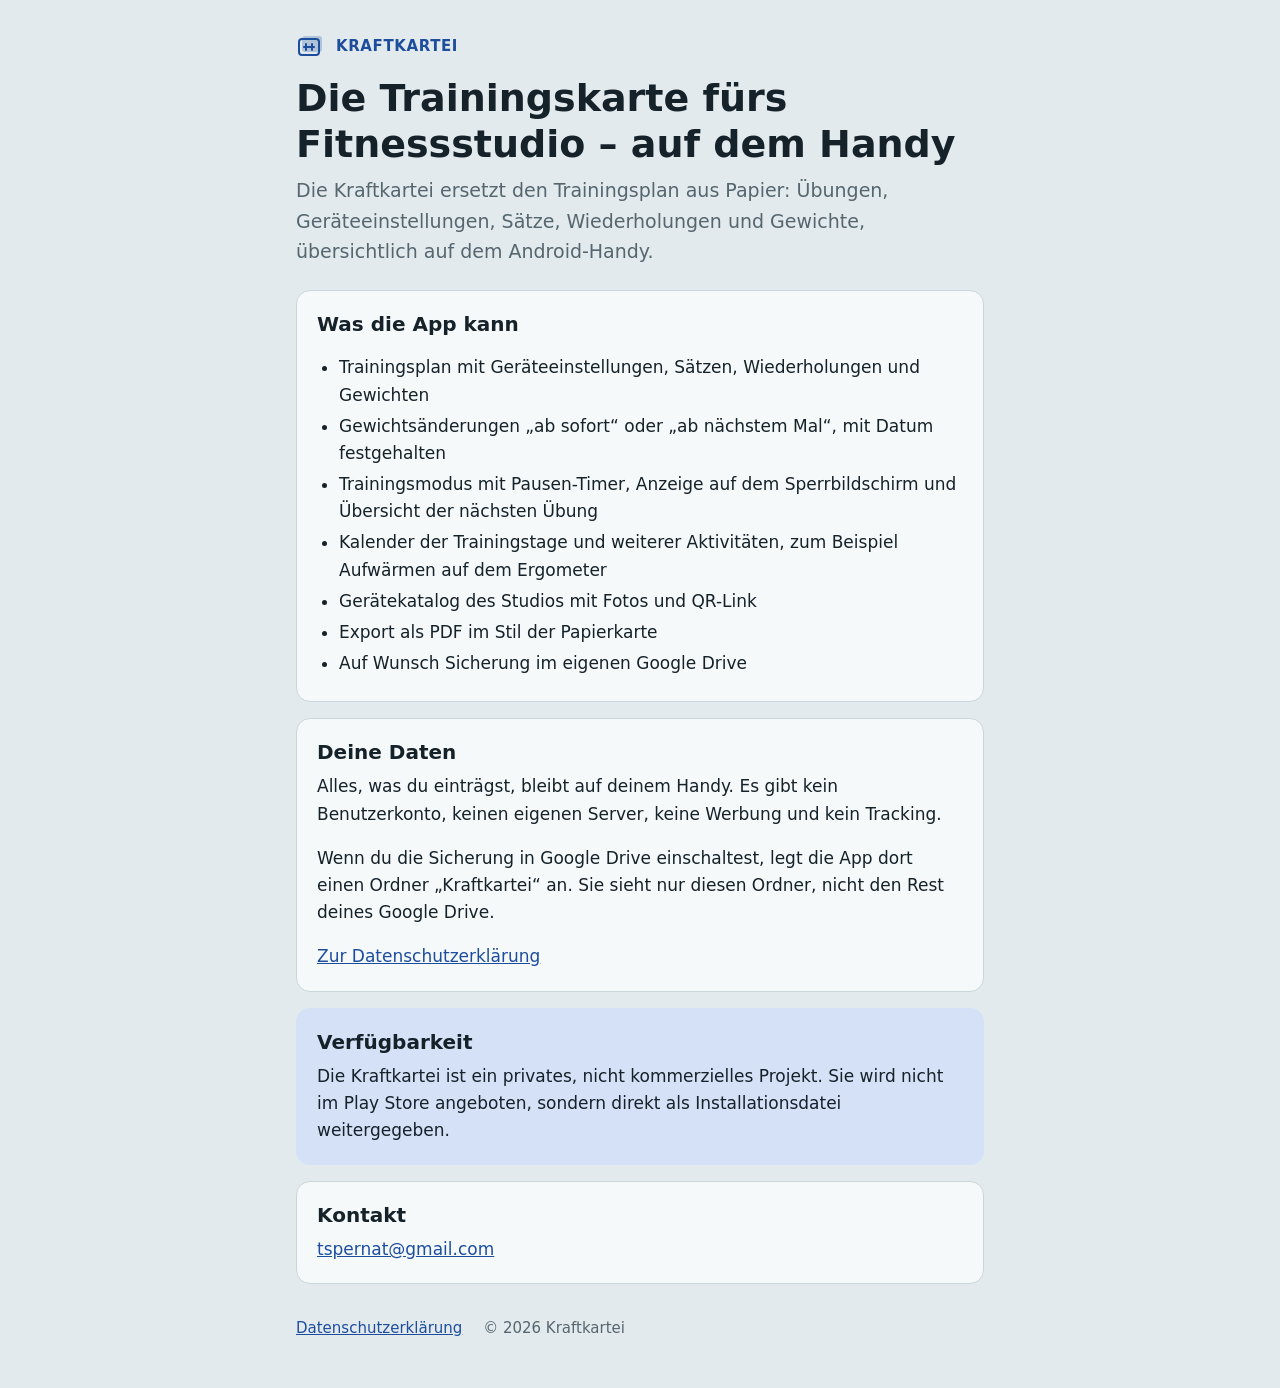
==== index.html @ fe150403 "Startseite und Datenschutzerklärung der Kraftkartei Co-Authored-By: Claude Opus 5.5 <noreply@anthrop" ====
<!doctype html>
<html lang="de">
<head>
  <meta charset="utf-8">
  <meta name="viewport" content="width=device-width, initial-scale=1">
  <title>Kraftkartei – Trainingskarte fürs Fitnessstudio</title>
  <meta name="description" content="Die Kraftkartei ersetzt die Trainingskarte aus Papier im Fitnessstudio – als Android-App.">
  <link rel="stylesheet" href="style.css">
</head>
<body>
<main>
  <header>
    <a class="brand" href="./">
      <svg width="28" height="28" viewBox="0 0 28 28" aria-hidden="true">
        <rect x="3" y="7" width="20" height="16" rx="3" fill="none" stroke="currentColor" stroke-width="2"/>
        <rect x="6" y="4" width="20" height="16" rx="3" fill="currentColor" opacity=".25"/>
        <path d="M8 15h10M10 12v6M16 12v6" stroke="currentColor" stroke-width="2" stroke-linecap="round"/>
      </svg>
      Kraftkartei
    </a>
    <h1>Die Trainingskarte fürs Fitnessstudio – auf dem Handy</h1>
    <p class="lead">Die Kraftkartei ersetzt den Trainingsplan aus Papier: Übungen, Geräteeinstellungen,
      Sätze, Wiederholungen und Gewichte, übersichtlich auf dem Android-Handy.</p>
  </header>

  <section>
    <h2>Was die App kann</h2>
    <ul>
      <li>Trainingsplan mit Geräteeinstellungen, Sätzen, Wiederholungen und Gewichten</li>
      <li>Gewichtsänderungen „ab sofort“ oder „ab nächstem Mal“, mit Datum festgehalten</li>
      <li>Trainingsmodus mit Pausen-Timer, Anzeige auf dem Sperrbildschirm und Übersicht der nächsten Übung</li>
      <li>Kalender der Trainingstage und weiterer Aktivitäten, zum Beispiel Aufwärmen auf dem Ergometer</li>
      <li>Gerätekatalog des Studios mit Fotos und QR-Link</li>
      <li>Export als PDF im Stil der Papierkarte</li>
      <li>Auf Wunsch Sicherung im eigenen Google Drive</li>
    </ul>
  </section>

  <section>
    <h2>Deine Daten</h2>
    <p>Alles, was du einträgst, bleibt auf deinem Handy. Es gibt kein Benutzerkonto, keinen eigenen Server,
      keine Werbung und kein Tracking.</p>
    <p>Wenn du die Sicherung in Google Drive einschaltest, legt die App dort einen Ordner „Kraftkartei“ an.
      Sie sieht nur diesen Ordner, nicht den Rest deines Google Drive.</p>
    <p><a href="datenschutz.html">Zur Datenschutzerklärung</a></p>
  </section>

  <section class="note">
    <h2>Verfügbarkeit</h2>
    <p>Die Kraftkartei ist ein privates, nicht kommerzielles Projekt. Sie wird nicht im Play Store angeboten,
      sondern direkt als Installationsdatei weitergegeben.</p>
  </section>

  <section>
    <h2>Kontakt</h2>
    <p><a href="mailto:tspernat@gmail.com">tspernat@gmail.com</a></p>
  </section>

  <footer>
    <a href="datenschutz.html">Datenschutzerklärung</a>
    <span>© 2026 Kraftkartei</span>
  </footer>
</main>
</body>
</html>
---- style.css ----
:root {
  --bg: #e3eaed;
  --surface: #f6f9fa;
  --ink: #15222a;
  --muted: #55666f;
  --primary: #1d4e9e;
  --primary-soft: #d5e1f6;
  --line: #cbd6db;
}

@media (prefers-color-scheme: dark) {
  :root {
    --bg: #0d1418;
    --surface: #16212a;
    --ink: #e3eaed;
    --muted: #a3b3bb;
    --primary: #8fb2ff;
    --primary-soft: #223d6e;
    --line: #2c3a43;
  }
}

* { box-sizing: border-box; }

body {
  margin: 0;
  background: var(--bg);
  color: var(--ink);
  font: 17px/1.6 system-ui, -apple-system, "Segoe UI", Roboto, sans-serif;
  -webkit-text-size-adjust: 100%;
}

main {
  max-width: 720px;
  margin: 0 auto;
  padding: 32px 16px 48px;
}

header { margin-bottom: 24px; }

.brand {
  display: flex;
  align-items: center;
  gap: 12px;
  color: var(--primary);
  font-weight: 700;
  font-size: 15px;
  letter-spacing: .04em;
  text-transform: uppercase;
  text-decoration: none;
}

.brand svg { flex: none; }

h1 {
  margin: 16px 0 8px;
  font-size: clamp(28px, 6vw, 38px);
  line-height: 1.2;
}

h2 {
  margin: 0 0 8px;
  font-size: 20px;
  line-height: 1.3;
}

.lead {
  margin: 0;
  color: var(--muted);
  font-size: 19px;
}

section {
  background: var(--surface);
  border: 1px solid var(--line);
  border-radius: 14px;
  padding: 20px;
  margin: 16px 0;
}

section p:first-of-type { margin-top: 0; }
section p:last-child, section ul:last-child { margin-bottom: 0; }

ul { padding-left: 22px; }
li { margin: 4px 0; }

a { color: var(--primary); }

.note {
  background: var(--primary-soft);
  border-color: transparent;
}

footer {
  margin-top: 32px;
  color: var(--muted);
  font-size: 15px;
}

footer a { margin-right: 16px; }

code {
  font-family: ui-monospace, Consolas, monospace;
  font-size: .92em;
  overflow-wrap: anywhere;
}
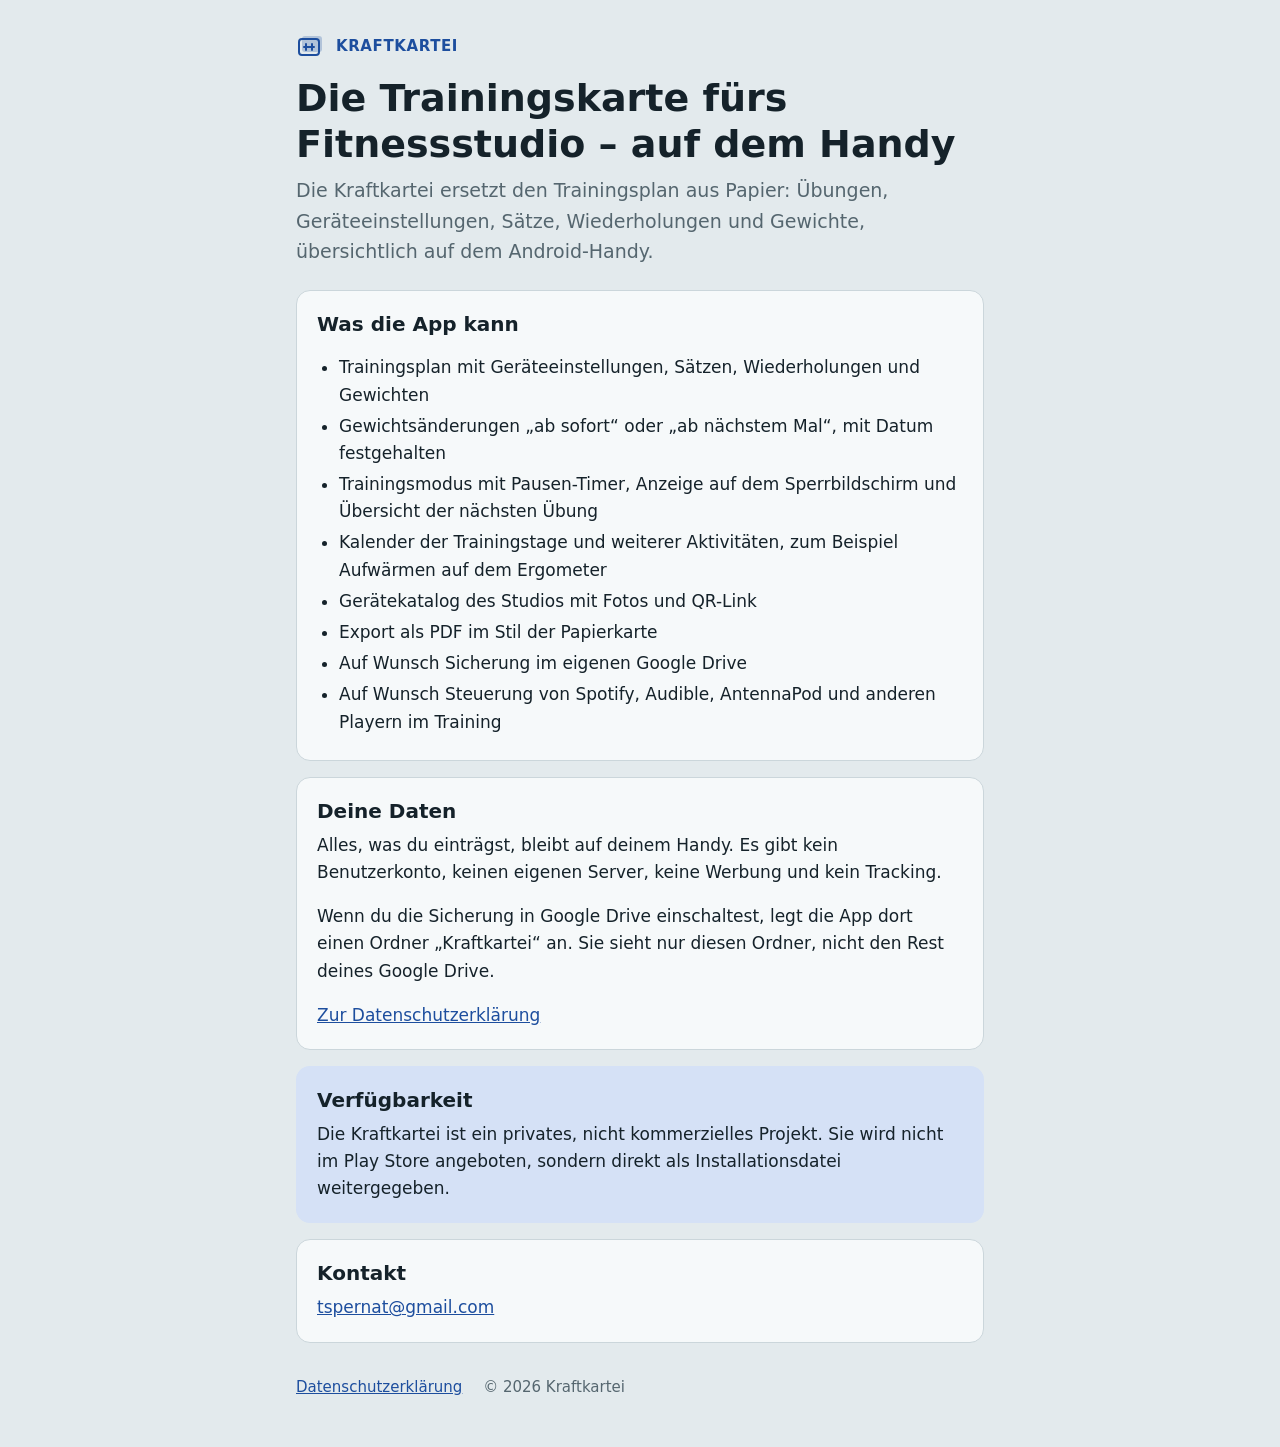
==== commit 2cddebd4: "Datenschutz: Player-Steuerung ergänzt Co-Authored-By: Claude Opus 5.5 <noreply@anthropic.com>" ====
--- a/index.html
+++ b/index.html
@@ -33,6 +33,7 @@
       <li>Gerätekatalog des Studios mit Fotos und QR-Link</li>
       <li>Export als PDF im Stil der Papierkarte</li>
       <li>Auf Wunsch Sicherung im eigenen Google Drive</li>
+      <li>Auf Wunsch Steuerung von Spotify, Audible, AntennaPod und anderen Playern im Training</li>
     </ul>
   </section>
 
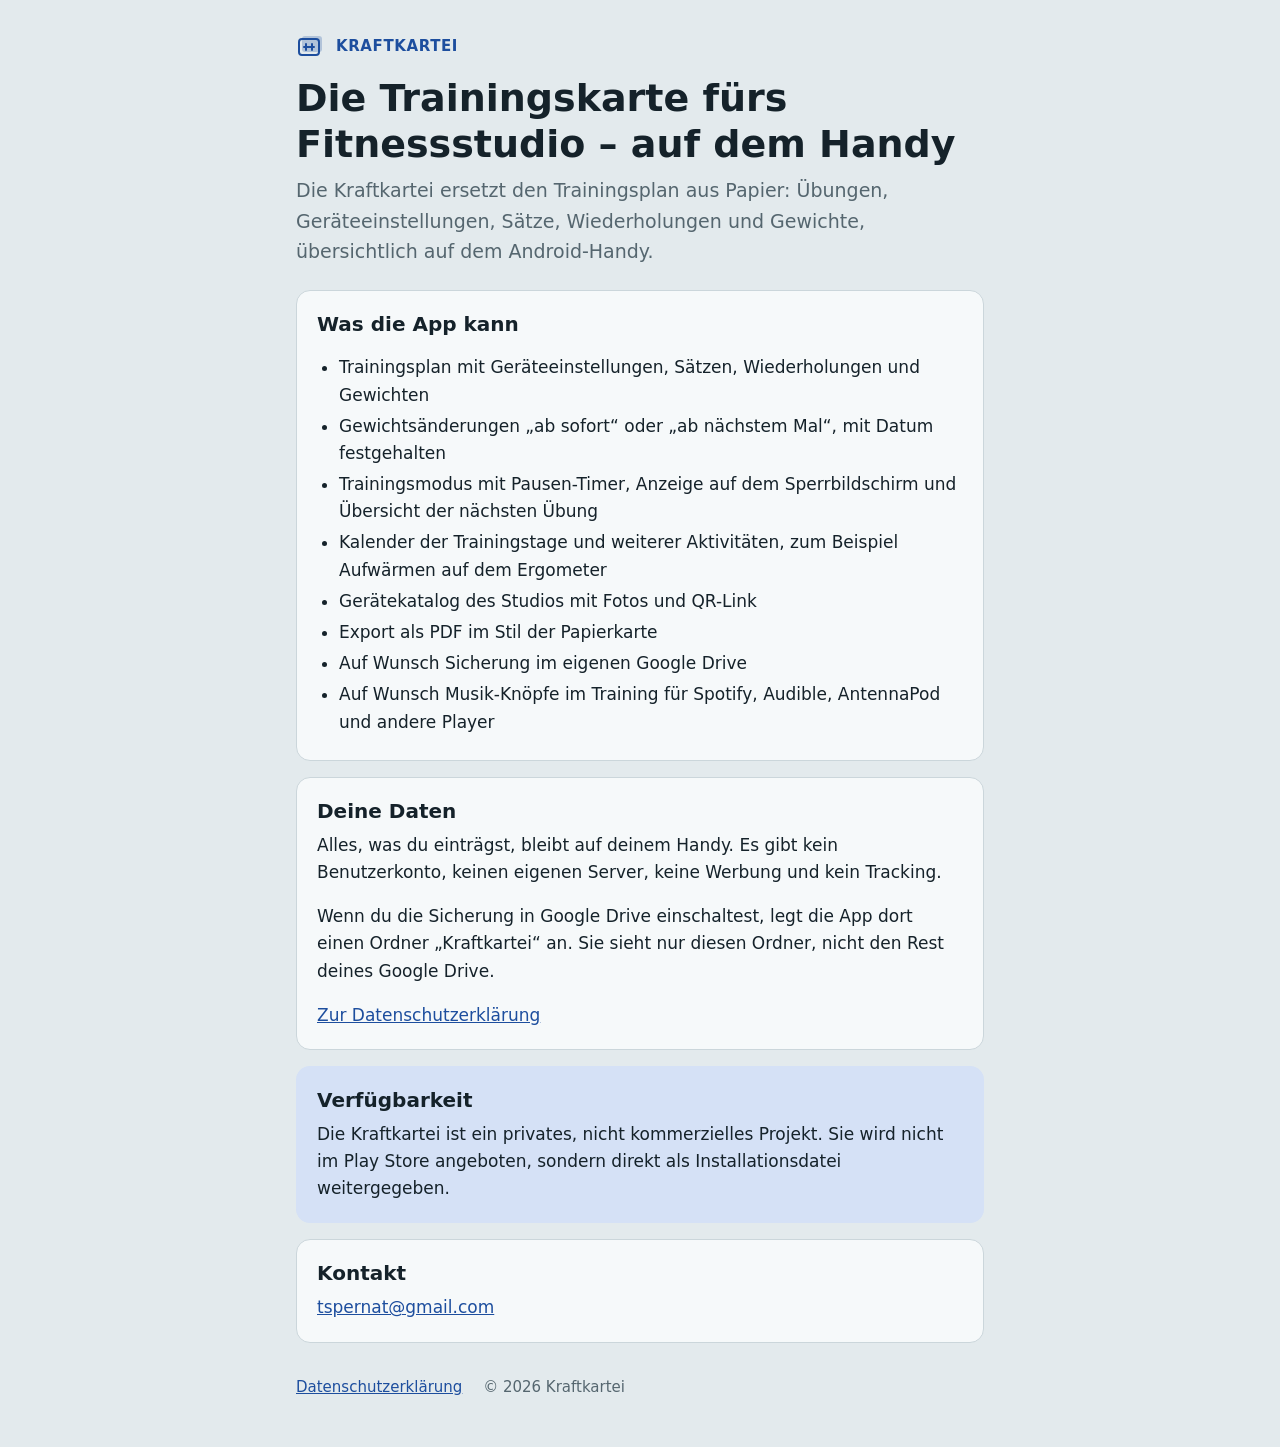
==== commit 5ea913a8: "Datenschutz: Musik-Knöpfe ohne Benachrichtigungszugriff Co-Authored-By: Claude Opus 5.5 <noreply@ant" ====
--- a/index.html
+++ b/index.html
@@ -33,7 +33,7 @@
       <li>Gerätekatalog des Studios mit Fotos und QR-Link</li>
       <li>Export als PDF im Stil der Papierkarte</li>
       <li>Auf Wunsch Sicherung im eigenen Google Drive</li>
-      <li>Auf Wunsch Steuerung von Spotify, Audible, AntennaPod und anderen Playern im Training</li>
+      <li>Auf Wunsch Musik-Knöpfe im Training für Spotify, Audible, AntennaPod und andere Player</li>
     </ul>
   </section>
 
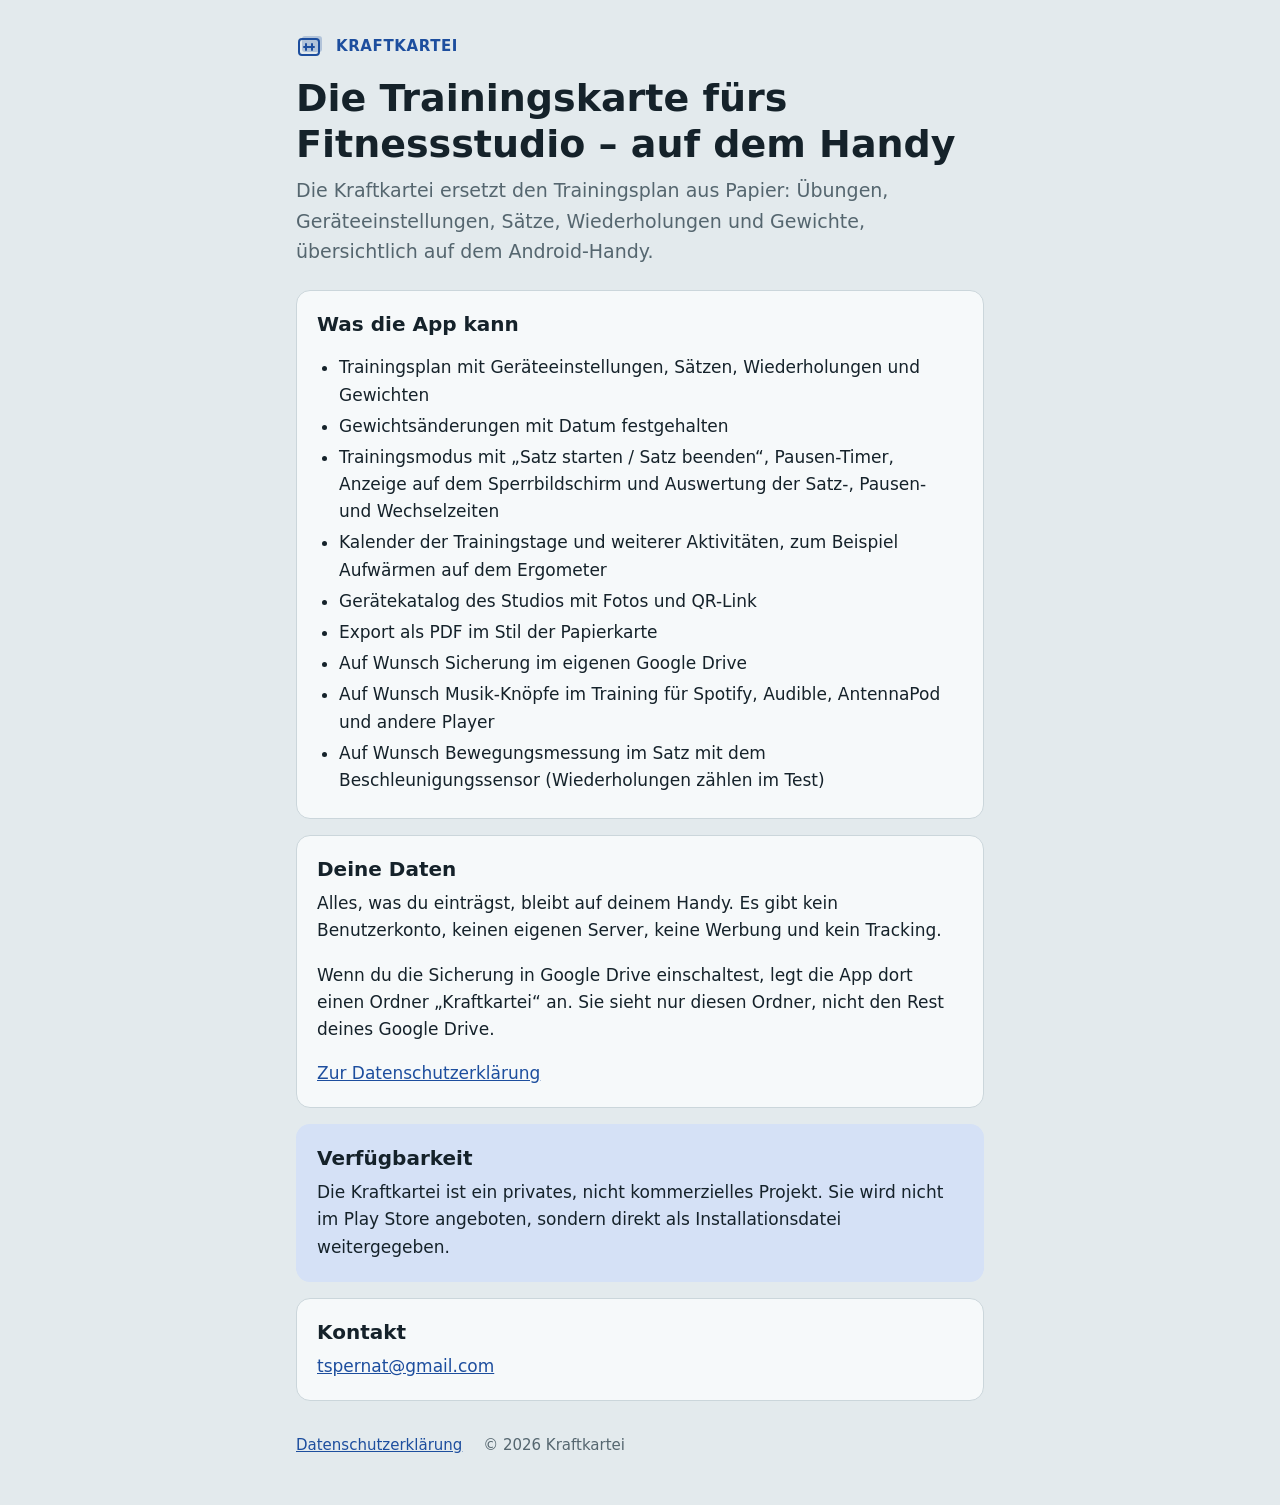
==== commit 14777e6f: "Datenschutz und Startseite: Bewegungssensor, Satzzeiten (Version 0.4.0) Co-Authored-By: Claude Opus " ====
--- a/index.html
+++ b/index.html
@@ -27,13 +27,14 @@
     <h2>Was die App kann</h2>
     <ul>
       <li>Trainingsplan mit Geräteeinstellungen, Sätzen, Wiederholungen und Gewichten</li>
-      <li>Gewichtsänderungen „ab sofort“ oder „ab nächstem Mal“, mit Datum festgehalten</li>
-      <li>Trainingsmodus mit Pausen-Timer, Anzeige auf dem Sperrbildschirm und Übersicht der nächsten Übung</li>
+      <li>Gewichtsänderungen mit Datum festgehalten</li>
+      <li>Trainingsmodus mit „Satz starten / Satz beenden“, Pausen-Timer, Anzeige auf dem Sperrbildschirm und Auswertung der Satz-, Pausen- und Wechselzeiten</li>
       <li>Kalender der Trainingstage und weiterer Aktivitäten, zum Beispiel Aufwärmen auf dem Ergometer</li>
       <li>Gerätekatalog des Studios mit Fotos und QR-Link</li>
       <li>Export als PDF im Stil der Papierkarte</li>
       <li>Auf Wunsch Sicherung im eigenen Google Drive</li>
       <li>Auf Wunsch Musik-Knöpfe im Training für Spotify, Audible, AntennaPod und andere Player</li>
+      <li>Auf Wunsch Bewegungsmessung im Satz mit dem Beschleunigungssensor (Wiederholungen zählen im Test)</li>
     </ul>
   </section>
 
